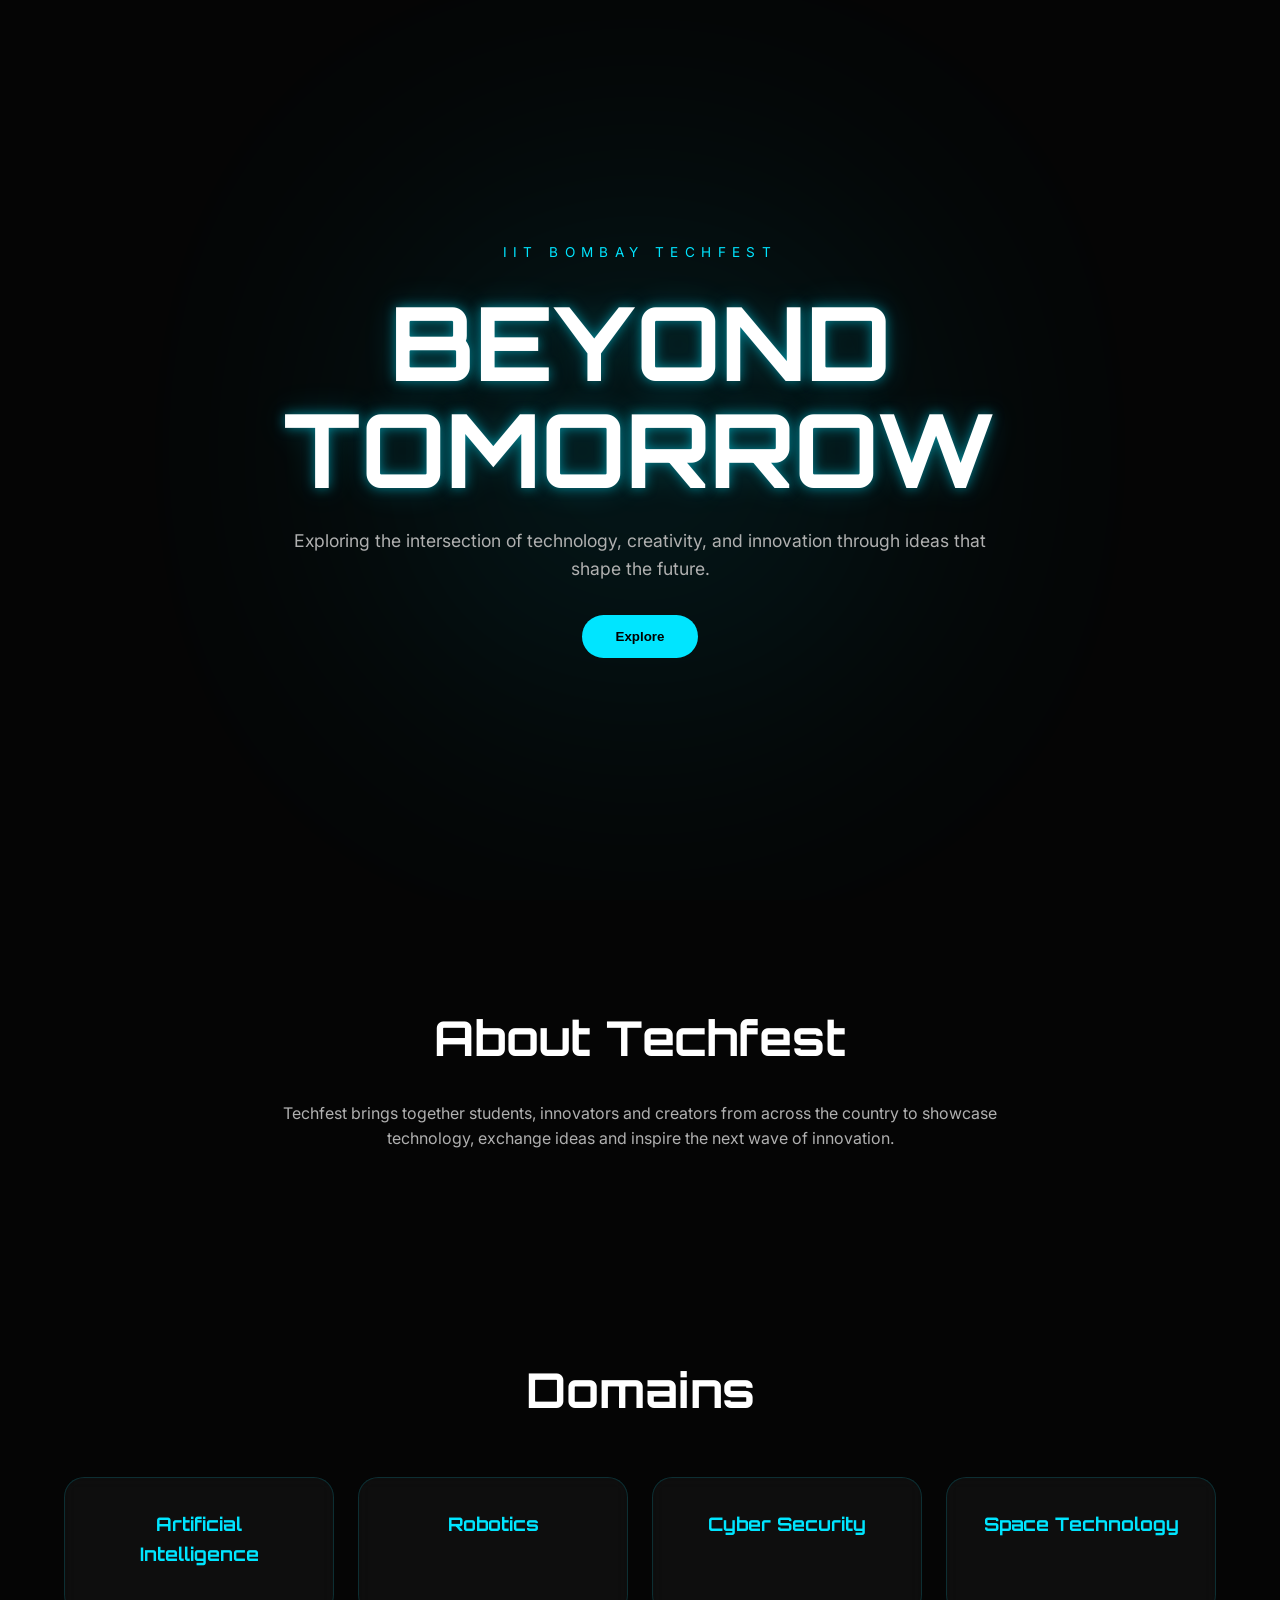
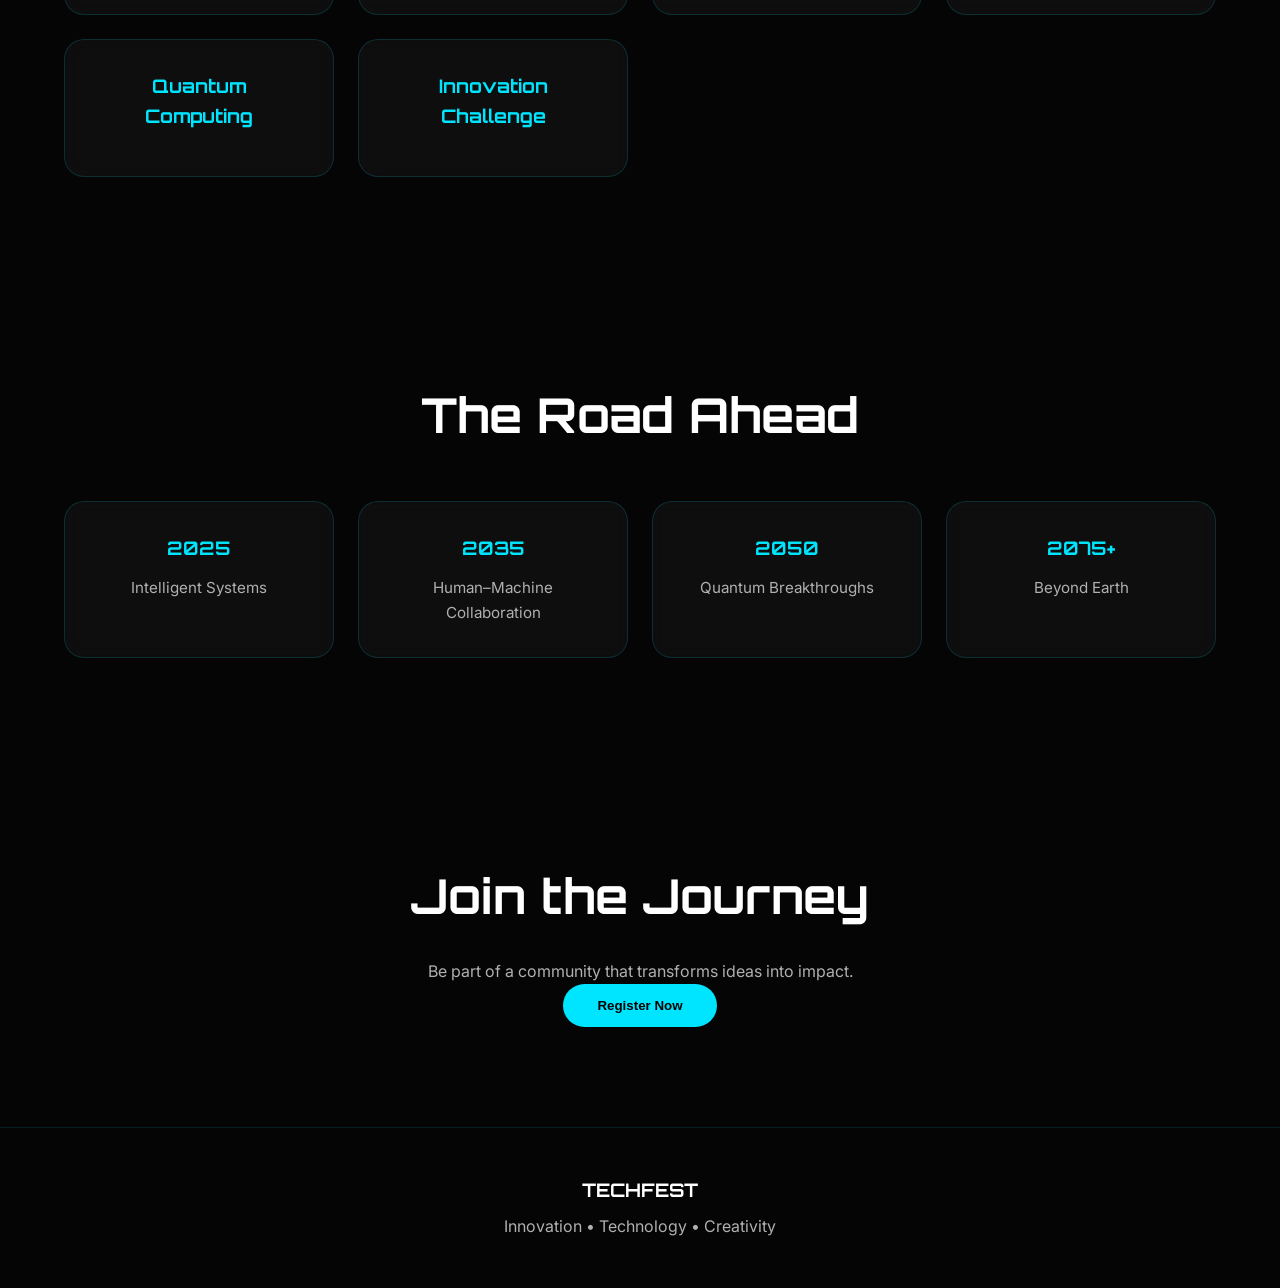
==== index.html @ a0248ffd "Add files via upload" ====
<!DOCTYPE html>
<html lang="en">
<head>
  <meta charset="UTF-8">
  <meta name="viewport" content="width=device-width, initial-scale=1.0">
  <title>Techfest | Beyond Tomorrow</title>

  <link rel="preconnect" href="https://fonts.googleapis.com">
  <link rel="preconnect" href="https://fonts.gstatic.com" crossorigin>

  <link href="https://fonts.googleapis.com/css2?family=Orbitron:wght@500;700;800&family=Inter:wght@300;400;500;600&display=swap" rel="stylesheet">

  <link rel="stylesheet" href="style.css">
</head>

<body>

  <section class="hero">

    <div class="glow"></div>

    <div class="hero-content">

      <p class="tag">
        IIT BOMBAY TECHFEST
      </p>

      <h1>
        BEYOND<br>
        TOMORROW
      </h1>

      <p class="subtitle">
        Exploring the intersection of technology, creativity,
        and innovation through ideas that shape the future.
      </p>

      <button class="btn">
        Explore
      </button>

    </div>

  </section>

  <section class="section">

    <h2>About Techfest</h2>

    <p class="section-text">
      Techfest brings together students, innovators and creators
      from across the country to showcase technology, exchange
      ideas and inspire the next wave of innovation.
    </p>

  </section>

  <section class="section">

    <h2>Domains</h2>

    <div class="cards">

      <div class="card">
        <h3>Artificial Intelligence</h3>
      </div>

      <div class="card">
        <h3>Robotics</h3>
      </div>

      <div class="card">
        <h3>Cyber Security</h3>
      </div>

      <div class="card">
        <h3>Space Technology</h3>
      </div>

      <div class="card">
        <h3>Quantum Computing</h3>
      </div>

      <div class="card">
        <h3>Innovation Challenge</h3>
      </div>

    </div>

  </section>

  <section class="section">

    <h2>The Road Ahead</h2>

    <div class="timeline">

      <div class="card">
        <h3>2025</h3>
        <p>Intelligent Systems</p>
      </div>

      <div class="card">
        <h3>2035</h3>
        <p>Human–Machine Collaboration</p>
      </div>

      <div class="card">
        <h3>2050</h3>
        <p>Quantum Breakthroughs</p>
      </div>

      <div class="card">
        <h3>2075+</h3>
        <p>Beyond Earth</p>
      </div>

    </div>

  </section>

  <section class="section">

    <h2>Join the Journey</h2>

    <p class="section-text">
      Be part of a community that transforms ideas into impact.
    </p>

    <button class="btn">
      Register Now
    </button>

  </section>

  <footer>

    <h3>TECHFEST</h3>

    <p>
      Innovation • Technology • Creativity
    </p>

  </footer>

  <script src="script.js"></script>

</body>
</html>
---- style.css ----
* {
  margin: 0;
  padding: 0;
  box-sizing: border-box;
}

:root {
  --bg: #050505;
  --card: rgba(255, 255, 255, 0.04);
  --primary: #00e5ff;
  --text: #ffffff;
  --muted: #b0b0b0;
}

html {
  scroll-behavior: smooth;
}

body {
  background: var(--bg);
  color: var(--text);
  font-family: "Inter", sans-serif;
  overflow-x: hidden;
  line-height: 1.6;
}

h1,
h2,
h3 {
  font-family: "Orbitron", sans-serif;
}

.hero {
  min-height: 100vh;
  display: flex;
  align-items: center;
  justify-content: center;
  text-align: center;
  padding: 2rem;
  position: relative;
  overflow: hidden;
}

.glow {
  position: absolute;
  width: 450px;
  height: 450px;
  border-radius: 50%;
  background: var(--primary);
  opacity: 0.12;
  filter: blur(140px);
}

.hero-content {
  position: relative;
  z-index: 2;
  max-width: 900px;
}

.tag {
  color: var(--primary);
  letter-spacing: 0.4rem;
  font-size: 0.85rem;
  margin-bottom: 1.5rem;
}

.hero h1 {
  font-size: clamp(3rem, 8vw, 7rem);
  line-height: 1.05;
  margin-bottom: 1.5rem;
  text-shadow:
    0 0 12px rgba(0, 229, 255, 0.5),
    0 0 32px rgba(0, 229, 255, 0.2);
}

.subtitle {
  max-width: 700px;
  margin: 0 auto 2rem;
  color: var(--muted);
  font-size: 1.1rem;
}

.btn {
  background: var(--primary);
  color: #000;
  border: none;
  padding: 14px 34px;
  border-radius: 999px;
  font-weight: 700;
  cursor: pointer;
  transition: all 0.3s ease;
}

.btn:hover {
  transform: translateY(-3px);
  box-shadow: 0 0 20px rgba(0, 229, 255, 0.4);
}

.section {
  max-width: 1200px;
  margin: auto;
  padding: 100px 24px;
  text-align: center;
}

.section h2 {
  font-size: clamp(2rem, 4vw, 3rem);
  margin-bottom: 1.5rem;
}

.section-text {
  max-width: 750px;
  margin: auto;
  color: var(--muted);
}

.cards,
.timeline {
  display: grid;
  grid-template-columns: repeat(auto-fit, minmax(220px, 1fr));
  gap: 24px;
  margin-top: 3rem;
}

.card {
  background: var(--card);
  border: 1px solid rgba(0, 229, 255, 0.15);
  border-radius: 20px;
  padding: 2rem;
  backdrop-filter: blur(8px);
  transition: all 0.3s ease;
}

.card:hover {
  transform: translateY(-6px);
  border-color: var(--primary);
}

.card h3 {
  color: var(--primary);
  margin-bottom: 0.75rem;
}

.card p {
  color: var(--muted);
  font-size: 0.95rem;
}

footer {
  border-top: 1px solid rgba(0, 229, 255, 0.12);
  text-align: center;
  padding: 3rem 1rem;
}

footer h3 {
  margin-bottom: 0.5rem;
}

footer p {
  color: var(--muted);
}

.hidden {
  opacity: 0;
  transform: translateY(40px);
  transition: all 0.8s ease;
}

.show {
  opacity: 1;
  transform: translateY(0);
}

@media (max-width: 768px) {
  .tag {
    letter-spacing: 0.2rem;
    font-size: 0.75rem;
  }

  .section {
    padding: 80px 20px;
  }

  .cards,
  .timeline {
    gap: 18px;
  }
}
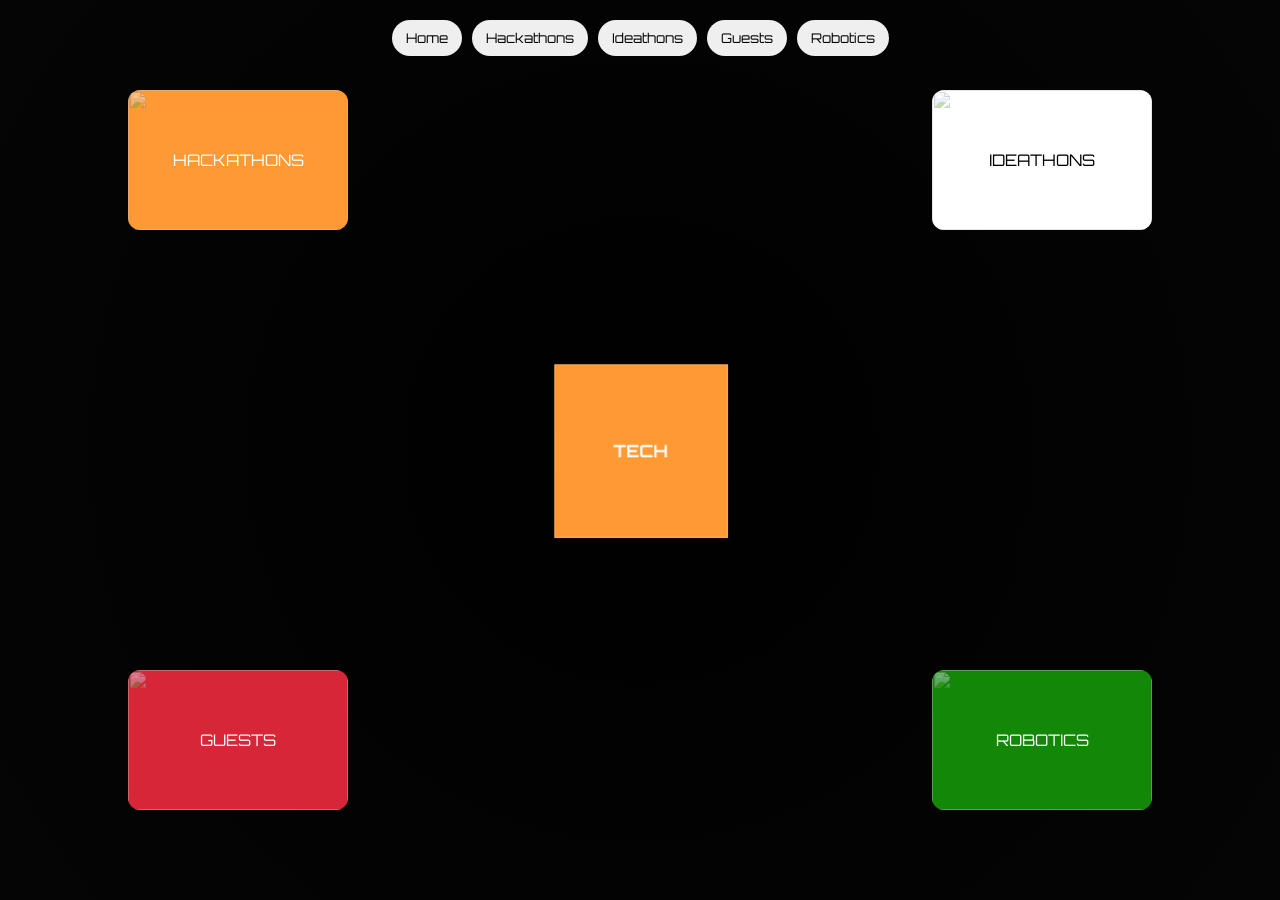
==== commit 6da585a6: "Add files via upload" ====
--- a/index.html
+++ b/index.html
@@ -1,149 +1,200 @@
 <!DOCTYPE html>
 <html lang="en">
 <head>
-  <meta charset="UTF-8">
-  <meta name="viewport" content="width=device-width, initial-scale=1.0">
-  <title>Techfest | Beyond Tomorrow</title>
-
-  <link rel="preconnect" href="https://fonts.googleapis.com">
-  <link rel="preconnect" href="https://fonts.gstatic.com" crossorigin>
-
-  <link href="https://fonts.googleapis.com/css2?family=Orbitron:wght@500;700;800&family=Inter:wght@300;400;500;600&display=swap" rel="stylesheet">
-
-  <link rel="stylesheet" href="style.css">
+<meta charset="UTF-8" />
+<meta name="viewport" content="width=device-width, initial-scale=1.0"/>
+<title>Techfest 3D World</title>
+
+<link href="https://fonts.googleapis.com/css2?family=Orbitron:wght@500;700&family=Poppins:wght@300;500;700&display=swap" rel="stylesheet">
+
+<style>
+body {
+  margin: 0;
+  overflow: hidden;
+  background: radial-gradient(circle at center, #000, #050505);
+  font-family: Poppins;
+  color: white;
+}
+
+/* NAV */
+.nav {
+  position: fixed;
+  top: 20px;
+  width: 100%;
+  display: flex;
+  justify-content: center;
+  gap: 10px;
+  z-index: 10;
+}
+
+.nav button {
+  padding: 10px 14px;
+  border-radius: 20px;
+  border: none;
+  cursor: pointer;
+  font-family: Orbitron;
+}
+
+/* CAMERA */
+.camera {
+  width: 100vw;
+  height: 100vh;
+  perspective: 1200px;
+  transition: transform 1s ease;
+}
+
+/* WORLD */
+.world {
+  width: 100%;
+  height: 100%;
+  position: relative;
+  transform-style: preserve-3d;
+}
+
+/* CUBE (CENTER HERO) */
+.cube {
+  position: absolute;
+  top: 50%;
+  left: 50%;
+  width: 160px;
+  height: 160px;
+  transform-style: preserve-3d;
+  transform: translate(-50%, -50%);
+  animation: spin 8s linear infinite;
+}
+
+.face {
+  position: absolute;
+  width: 160px;
+  height: 160px;
+  display: flex;
+  align-items: center;
+  justify-content: center;
+  font-family: Orbitron;
+  font-weight: bold;
+  border: 1px solid rgba(255,255,255,0.2);
+}
+
+/* cube faces */
+.front  { transform: translateZ(80px); background: #ff9933; }
+.back   { transform: rotateY(180deg) translateZ(80px); background: #138808; }
+.right  { transform: rotateY(90deg) translateZ(80px); background: white; color: black; }
+.left   { transform: rotateY(-90deg) translateZ(80px); background: #d72638; }
+
+@keyframes spin {
+  from { transform: translate(-50%, -50%) rotateX(0deg) rotateY(0deg); }
+  to   { transform: translate(-50%, -50%) rotateX(360deg) rotateY(360deg); }
+}
+
+/* SECTIONS AROUND WORLD */
+.box {
+  position: absolute;
+  width: 220px;
+  height: 140px;
+  border-radius: 12px;
+  display: flex;
+  align-items: center;
+  justify-content: center;
+  font-family: Orbitron;
+  overflow: hidden;
+  transition: 0.8s ease;
+}
+
+.box img {
+  position: absolute;
+  width: 100%;
+  height: 100%;
+  object-fit: cover;
+  opacity: 0.4;
+}
+
+/* placement in 3D space */
+#hack { top: 10%; left: 10%; background: #ff9933; }
+#idea { top: 10%; right: 10%; background: white; color: black; }
+#guest { bottom: 10%; left: 10%; background: #d72638; }
+#robot { bottom: 10%; right: 10%; background: #138808; }
+
+/* ZOOM STATES */
+.zoom-hack { transform: scale(1.6) translate(-20%, -10%); }
+.zoom-idea { transform: scale(1.6) translate(20%, -10%); }
+.zoom-guest { transform: scale(1.6) translate(-20%, 10%); }
+.zoom-robot { transform: scale(1.6) translate(20%, 10%); }
+.zoom-home { transform: scale(1); }
+</style>
 </head>
 
 <body>
 
-  <section class="hero">
-
-    <div class="glow"></div>
-
-    <div class="hero-content">
-
-      <p class="tag">
-        IIT BOMBAY TECHFEST
-      </p>
-
-      <h1>
-        BEYOND<br>
-        TOMORROW
-      </h1>
-
-      <p class="subtitle">
-        Exploring the intersection of technology, creativity,
-        and innovation through ideas that shape the future.
-      </p>
-
-      <button class="btn">
-        Explore
-      </button>
-
-    </div>
-
-  </section>
-
-  <section class="section">
-
-    <h2>About Techfest</h2>
-
-    <p class="section-text">
-      Techfest brings together students, innovators and creators
-      from across the country to showcase technology, exchange
-      ideas and inspire the next wave of innovation.
-    </p>
-
-  </section>
-
-  <section class="section">
-
-    <h2>Domains</h2>
-
-    <div class="cards">
-
-      <div class="card">
-        <h3>Artificial Intelligence</h3>
-      </div>
-
-      <div class="card">
-        <h3>Robotics</h3>
-      </div>
-
-      <div class="card">
-        <h3>Cyber Security</h3>
-      </div>
-
-      <div class="card">
-        <h3>Space Technology</h3>
-      </div>
-
-      <div class="card">
-        <h3>Quantum Computing</h3>
-      </div>
-
-      <div class="card">
-        <h3>Innovation Challenge</h3>
-      </div>
-
-    </div>
-
-  </section>
-
-  <section class="section">
-
-    <h2>The Road Ahead</h2>
-
-    <div class="timeline">
-
-      <div class="card">
-        <h3>2025</h3>
-        <p>Intelligent Systems</p>
-      </div>
-
-      <div class="card">
-        <h3>2035</h3>
-        <p>Human–Machine Collaboration</p>
-      </div>
-
-      <div class="card">
-        <h3>2050</h3>
-        <p>Quantum Breakthroughs</p>
-      </div>
-
-      <div class="card">
-        <h3>2075+</h3>
-        <p>Beyond Earth</p>
-      </div>
-
-    </div>
-
-  </section>
-
-  <section class="section">
-
-    <h2>Join the Journey</h2>
-
-    <p class="section-text">
-      Be part of a community that transforms ideas into impact.
-    </p>
-
-    <button class="btn">
-      Register Now
-    </button>
-
-  </section>
-
-  <footer>
-
-    <h3>TECHFEST</h3>
-
-    <p>
-      Innovation • Technology • Creativity
-    </p>
-
-  </footer>
-
-  <script src="script.js"></script>
+<!-- NAV -->
+<div class="nav">
+  <button onclick="zoom('home')">Home</button>
+  <button onclick="zoom('hack')">Hackathons</button>
+  <button onclick="zoom('idea')">Ideathons</button>
+  <button onclick="zoom('guest')">Guests</button>
+  <button onclick="zoom('robot')">Robotics</button>
+</div>
+
+<!-- CAMERA -->
+<div class="camera" id="camera">
+
+  <div class="world">
+
+    <!-- CUBE -->
+    <div class="cube">
+      <div class="face front">TECH</div>
+      <div class="face back">FEST</div>
+      <div class="face right">2026</div>
+      <div class="face left">IIT BOMBAY</div>
+    </div>
+
+    <!-- SECTIONS -->
+    <div class="box" id="hack">
+      <img src="https://images.unsplash.com/photo-1550751827-4bd374c3f58b"/>
+      HACKATHONS
+    </div>
+
+    <div class="box" id="idea">
+      <img src="https://images.unsplash.com/photo-1531482615713-2afd69097998"/>
+      IDEATHONS
+    </div>
+
+    <div class="box" id="guest">
+          <img src="https://imgs.search.brave.com/MLPSmqklnSblWa2EbbikDGjZ_A1C7TNFO5I1kR7qkjA/rs:fit:500:0:1:0/g:ce/aHR0cHM6Ly93d3cu/ZXRvbmxpbmUuY29t/L3NpdGVzL2RlZmF1/bHQvZmlsZXMvc3R5/bGVzLzY0MHhoL3B1/YmxpYy9pbWFnZXMv/MjAyMS0wNS9nZXR0/eWltYWdlcy0xNDM0/ODA0MTcuanBnP3dp/ZHRoPTEwMjQmcXVh/bGl0eT04MA"/>
+
+      GUESTS
+    </div>
+
+    <div class="box" id="robot">
+      <img src="https://imgs.search.brave.com/ZTT9pq69tioZHBgYarZcMQyFpAfrs966tChPeY60AxQ/rs:fit:500:0:1:0/g:ce/aHR0cHM6Ly9zdGF0/aWMudmVjdGVlenku/Y29tL3N5c3RlbS9y/ZXNvdXJjZXMvdGh1/bWJuYWlscy8wNzAv/MjU2LzU1Ni9zbWFs/bC95b3VuZy1zdHVk/ZW50cy1jb2xsYWJv/cmF0ZS1vbi1hLXJv/Ym90aWNzLXByb2pl/Y3QtaW4tYS1icmln/aHQtd29ya3Nob3At/ZHVyaW5nLWRheWxp/Z2h0LWhvdXJzLXBo/b3RvLmpwZWc"/>
+      ROBOTICS
+    </div>
+
+  </div>
+</div>
+
+<script>
+const camera = document.getElementById("camera");
+
+function zoom(section) {
+  camera.className = "camera"; // reset
+
+  if (section === "home") {
+    camera.classList.add("zoom-home");
+  }
+  if (section === "hack") {
+    camera.classList.add("zoom-robot");
+  }
+  if (section === "idea") {
+    camera.classList.add("zoom-guest");
+  }
+  if (section === "guest") {
+    camera.classList.add("zoom-idea");
+  }
+  if (section === "robot") {
+    camera.classList.add("zoom-hack");
+  }
+}
+</script>
 
 </body>
 </html>
